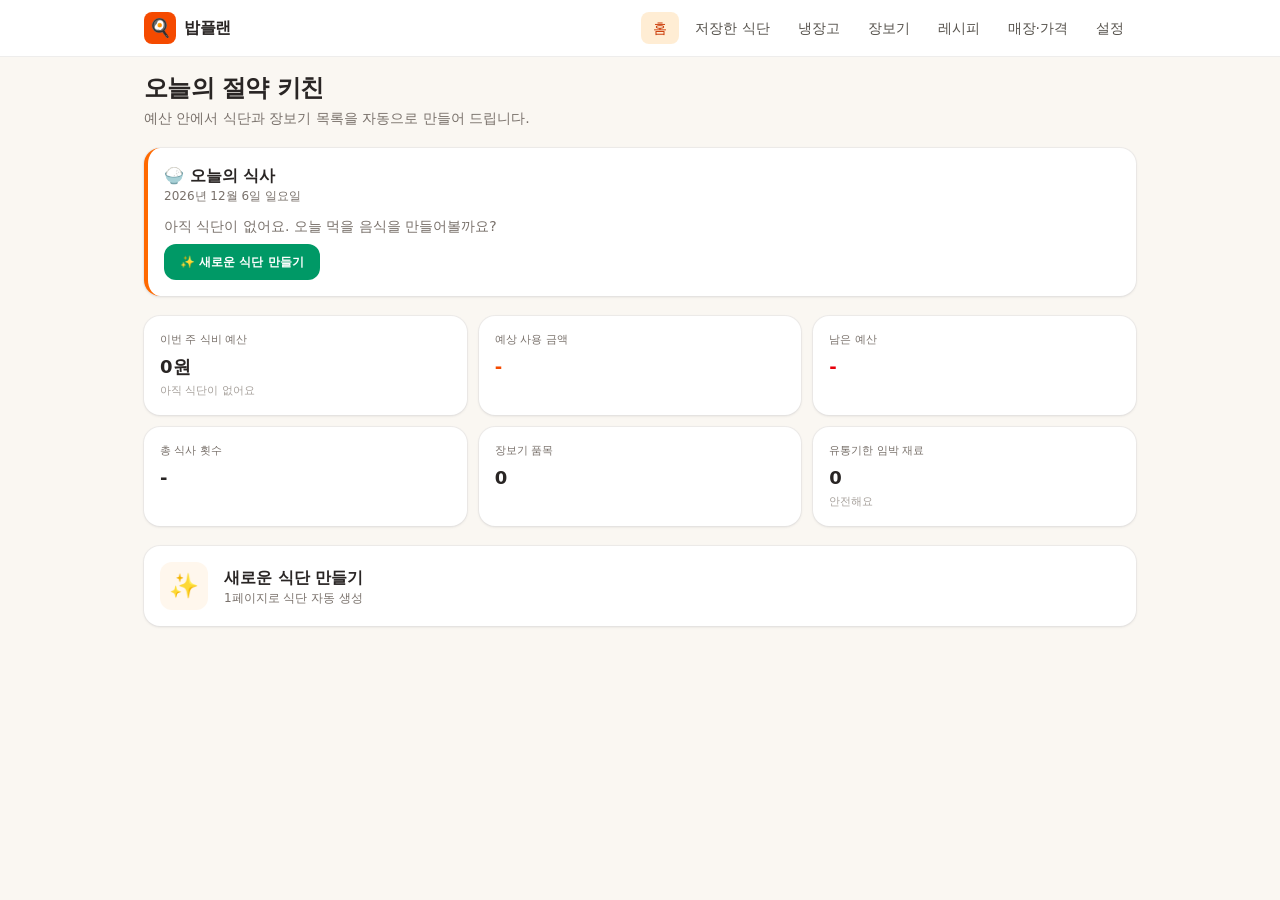
==== index.html @ ef781247 "밥플랜 웹앱 배포 (PWA)" ====
<!doctype html>
<html lang="ko">
  <head>
    <meta charset="UTF-8" />
    <link rel="icon" type="image/png" href="/icons/icon-192.png" />
    <meta name="viewport" content="width=device-width, initial-scale=1.0, viewport-fit=cover" />
    <meta name="theme-color" content="#ea580c" />
    <meta name="description" content="냉장고·식단·장보기 자동화 프로그램" />
    <title>밥플랜</title>
    <script type="module" crossorigin src="/assets/index-CLtv6Ppk.js"></script>
    <link rel="stylesheet" crossorigin href="/assets/index-CrQmHebu.css">
  <link rel="manifest" href="/manifest.webmanifest"><script id="vite-plugin-pwa:register-sw" src="/registerSW.js"></script></head>
  <body>
    <div id="root"></div>
  </body>
</html>
---- assets/index-CrQmHebu.css ----
/*! tailwindcss v4.3.3 | MIT License | https://tailwindcss.com */@layer properties{@supports (((-webkit-hyphens:none)) and (not (margin-trim:inline))) or ((-moz-orient:inline) and (not (color:rgb(from red r g b)))){*,:before,:after,::backdrop{--tw-translate-x:0;--tw-translate-y:0;--tw-translate-z:0;--tw-rotate-x:initial;--tw-rotate-y:initial;--tw-rotate-z:initial;--tw-skew-x:initial;--tw-skew-y:initial;--tw-space-y-reverse:0;--tw-border-style:solid;--tw-leading:initial;--tw-font-weight:initial;--tw-tracking:initial;--tw-shadow:0 0 #0000;--tw-shadow-color:initial;--tw-shadow-alpha:100%;--tw-inset-shadow:0 0 #0000;--tw-inset-shadow-color:initial;--tw-inset-shadow-alpha:100%;--tw-ring-color:initial;--tw-ring-shadow:0 0 #0000;--tw-inset-ring-color:initial;--tw-inset-ring-shadow:0 0 #0000;--tw-ring-inset:initial;--tw-ring-offset-width:0px;--tw-ring-offset-color:#fff;--tw-ring-offset-shadow:0 0 #0000;--tw-outline-style:solid;--tw-blur:initial;--tw-brightness:initial;--tw-contrast:initial;--tw-grayscale:initial;--tw-hue-rotate:initial;--tw-invert:initial;--tw-opacity:initial;--tw-saturate:initial;--tw-sepia:initial;--tw-drop-shadow:initial;--tw-drop-shadow-color:initial;--tw-drop-shadow-alpha:100%;--tw-drop-shadow-size:initial;--tw-backdrop-blur:initial;--tw-backdrop-brightness:initial;--tw-backdrop-contrast:initial;--tw-backdrop-grayscale:initial;--tw-backdrop-hue-rotate:initial;--tw-backdrop-invert:initial;--tw-backdrop-opacity:initial;--tw-backdrop-saturate:initial;--tw-backdrop-sepia:initial}}}@layer theme{:root,:host{--font-sans:-apple-system, BlinkMacSystemFont, "Segoe UI", Roboto, "Helvetica Neue", "Noto Sans", Arial, sans-serif, "Apple Color Emoji", "Segoe UI Emoji", "Segoe UI Symbol", "Noto Color Emoji";--font-mono:ui-monospace, SFMono-Regular, Menlo, Monaco, Consolas, "Liberation Mono", "Courier New", monospace;--color-red-50:oklch(97.1% .013 17.38);--color-red-100:oklch(93.6% .032 17.717);--color-red-300:oklch(80.8% .114 19.571);--color-red-400:oklch(70.4% .191 22.216);--color-red-500:oklch(63.7% .237 25.331);--color-red-600:oklch(57.7% .245 27.325);--color-red-700:oklch(50.5% .213 27.518);--color-red-900:oklch(39.6% .141 25.723);--color-orange-50:oklch(98% .016 73.684);--color-orange-100:oklch(95.4% .038 75.164);--color-orange-200:oklch(90.1% .076 70.697);--color-orange-300:oklch(83.7% .128 66.29);--color-orange-400:oklch(75% .183 55.934);--color-orange-500:oklch(70.5% .213 47.604);--color-orange-600:oklch(64.6% .222 41.116);--color-orange-700:oklch(55.3% .195 38.402);--color-orange-900:oklch(40.8% .123 38.172);--color-amber-50:oklch(98.7% .022 95.277);--color-amber-300:oklch(87.9% .169 91.605);--color-amber-400:oklch(82.8% .189 84.429);--color-amber-600:oklch(66.6% .179 58.318);--color-amber-900:oklch(41.4% .112 45.904);--color-emerald-50:oklch(97.9% .021 166.113);--color-emerald-100:oklch(95% .052 163.051);--color-emerald-300:oklch(84.5% .143 164.978);--color-emerald-400:oklch(76.5% .177 163.223);--color-emerald-600:oklch(59.6% .145 163.225);--color-emerald-700:oklch(50.8% .118 165.612);--color-emerald-900:oklch(37.8% .077 168.94);--color-blue-50:oklch(97% .014 254.604);--color-blue-100:oklch(93.2% .032 255.585);--color-blue-300:oklch(80.9% .105 251.813);--color-blue-400:oklch(70.7% .165 254.624);--color-blue-500:oklch(62.3% .214 259.815);--color-blue-600:oklch(54.6% .245 262.881);--color-blue-700:oklch(48.8% .243 264.376);--color-blue-900:oklch(37.9% .146 265.522);--color-stone-50:oklch(98.5% .001 106.423);--color-stone-100:oklch(97% .001 106.424);--color-stone-200:oklch(92.3% .003 48.717);--color-stone-300:oklch(86.9% .005 56.366);--color-stone-400:oklch(70.9% .01 56.259);--color-stone-500:oklch(55.3% .013 58.071);--color-stone-600:oklch(44.4% .011 73.639);--color-stone-700:oklch(37.4% .01 67.558);--color-stone-800:oklch(26.8% .007 34.298);--color-stone-900:oklch(21.6% .006 56.043);--color-black:#000;--color-white:#fff;--spacing:.25rem;--container-xs:20rem;--container-md:28rem;--container-2xl:42rem;--container-5xl:64rem;--text-xs:.75rem;--text-xs--line-height:calc(1 / .75);--text-sm:.875rem;--text-sm--line-height:calc(1.25 / .875);--text-base:1rem;--text-base--line-height: 1.5 ;--text-lg:1.125rem;--text-lg--line-height:calc(1.75 / 1.125);--text-xl:1.25rem;--text-xl--line-height:calc(1.75 / 1.25);--text-2xl:1.5rem;--text-2xl--line-height:calc(2 / 1.5);--text-4xl:2.25rem;--text-4xl--line-height:calc(2.5 / 2.25);--font-weight-normal:400;--font-weight-medium:500;--font-weight-semibold:600;--font-weight-bold:700;--font-weight-extrabold:800;--tracking-tight:-.025em;--leading-tight:1.25;--radius-md:.375rem;--radius-lg:.5rem;--radius-xl:.75rem;--radius-2xl:1rem;--default-transition-duration:.15s;--default-transition-timing-function:cubic-bezier(.4, 0, .2, 1);--default-font-family:var(--font-sans);--default-mono-font-family:var(--font-mono)}}@layer base{*,:after,:before,::backdrop{box-sizing:border-box;border:0 solid;margin:0;padding:0}::file-selector-button{box-sizing:border-box;border:0 solid;margin:0;padding:0}html,:host{-webkit-text-size-adjust:100%;-moz-tab-size:4;tab-size:4;line-height:1.5;font-family:var(--default-font-family,-apple-system, BlinkMacSystemFont, "Segoe UI", Roboto, "Helvetica Neue", "Noto Sans", Arial, sans-serif, "Apple Color Emoji", "Segoe UI Emoji", "Segoe UI Symbol", "Noto Color Emoji");font-feature-settings:var(--default-font-feature-settings,normal);font-variation-settings:var(--default-font-variation-settings,normal);-webkit-tap-highlight-color:transparent}hr{height:0;color:inherit;border-top-width:1px}abbr:where([title]){-webkit-text-decoration:underline dotted;text-decoration:underline dotted}h1,h2,h3,h4,h5,h6{font-size:inherit;font-weight:inherit}a{color:inherit;-webkit-text-decoration:inherit;text-decoration:inherit}b,strong{font-weight:bolder}code,kbd,samp,pre{font-family:var(--default-mono-font-family,ui-monospace, SFMono-Regular, Menlo, Monaco, Consolas, "Liberation Mono", "Courier New", monospace);font-feature-settings:var(--default-mono-font-feature-settings,normal);font-variation-settings:var(--default-mono-font-variation-settings,normal);font-size:1em}small{font-size:80%}sub,sup{vertical-align:baseline;font-size:75%;line-height:0;position:relative}sub{bottom:-.25em}sup{top:-.5em}table{text-indent:0;border-color:inherit;border-collapse:collapse}:-moz-focusring:where(:not(iframe)){outline:auto}progress{vertical-align:baseline}summary{display:list-item}ol,ul,menu{list-style:none}img,svg,video,canvas,audio,iframe,embed,object{vertical-align:middle;display:block}img,video{max-width:100%;height:auto}button,input,select,optgroup,textarea{font:inherit;font-feature-settings:inherit;font-variation-settings:inherit;letter-spacing:inherit;color:inherit;opacity:1;background-color:#0000;border-radius:0}::file-selector-button{font:inherit;font-feature-settings:inherit;font-variation-settings:inherit;letter-spacing:inherit;color:inherit;opacity:1;background-color:#0000;border-radius:0}:where(select:is([multiple],[size])) optgroup{font-weight:bolder}:where(select:is([multiple],[size])) optgroup option{padding-inline-start:20px}::file-selector-button{margin-inline-end:4px}::placeholder{opacity:1}@supports (not ((-webkit-appearance:-apple-pay-button))) or (contain-intrinsic-size:1px){::placeholder{color:currentColor}@supports (color:color-mix(in lab,red,red)){::placeholder{color:color-mix(in oklab,currentcolor 50%,transparent)}}}textarea{resize:vertical}::-webkit-search-decoration{-webkit-appearance:none}::-webkit-date-and-time-value{min-height:1lh;text-align:inherit}::-webkit-datetime-edit{display:inline-flex}::-webkit-datetime-edit-fields-wrapper{padding:0}::-webkit-datetime-edit{padding-block:0}::-webkit-datetime-edit-year-field{padding-block:0}::-webkit-datetime-edit-month-field{padding-block:0}::-webkit-datetime-edit-day-field{padding-block:0}::-webkit-datetime-edit-hour-field{padding-block:0}::-webkit-datetime-edit-minute-field{padding-block:0}::-webkit-datetime-edit-second-field{padding-block:0}::-webkit-datetime-edit-millisecond-field{padding-block:0}::-webkit-datetime-edit-meridiem-field{padding-block:0}::-webkit-calendar-picker-indicator{line-height:1}:-moz-ui-invalid{box-shadow:none}button,input:where([type=button],[type=reset],[type=submit]){-webkit-appearance:button;-moz-appearance:button;appearance:button}::file-selector-button{-webkit-appearance:button;-moz-appearance:button;appearance:button}::-webkit-inner-spin-button{height:auto}::-webkit-outer-spin-button{height:auto}[hidden]:where(:not([hidden=until-found])){display:none!important}}@layer components;@layer utilities{.pointer-events-none{pointer-events:none}.collapse{visibility:collapse}.invisible{visibility:hidden}.visible{visibility:visible}.absolute{position:absolute}.fixed{position:fixed}.relative{position:relative}.static{position:static}.sticky{position:sticky}.inset-0{top:0;right:0;bottom:0;left:0}.inset-x-0{inset-inline:0}.top-0{top:0}.top-1{top:var(--spacing)}.top-1\/2{top:50%}.-right-1{right:calc(var(--spacing) * -1)}.right-1{right:var(--spacing)}.right-3{right:calc(var(--spacing) * 3)}.-bottom-1{bottom:calc(var(--spacing) * -1)}.bottom-0{bottom:0}.bottom-\[calc\(3\.75rem\+env\(safe-area-inset-bottom\)\)\]{bottom:calc(3.75rem + env(safe-area-inset-bottom))}.z-40{z-index:40}.z-50{z-index:50}.col-span-2{grid-column:span 2/span 2}.container{width:100%}@media(min-width:40rem){.container{max-width:40rem}}@media(min-width:48rem){.container{max-width:48rem}}@media(min-width:64rem){.container{max-width:64rem}}@media(min-width:80rem){.container{max-width:80rem}}@media(min-width:96rem){.container{max-width:96rem}}.mx-auto{margin-inline:auto}.mt-0\.5{margin-top:calc(var(--spacing) * .5)}.mt-1{margin-top:var(--spacing)}.mt-1\.5{margin-top:calc(var(--spacing) * 1.5)}.mt-2{margin-top:calc(var(--spacing) * 2)}.mt-2\.5{margin-top:calc(var(--spacing) * 2.5)}.mt-3{margin-top:calc(var(--spacing) * 3)}.mt-4{margin-top:calc(var(--spacing) * 4)}.mt-5{margin-top:calc(var(--spacing) * 5)}.mb-1{margin-bottom:var(--spacing)}.mb-1\.5{margin-bottom:calc(var(--spacing) * 1.5)}.mb-2{margin-bottom:calc(var(--spacing) * 2)}.mb-2\.5{margin-bottom:calc(var(--spacing) * 2.5)}.mb-3{margin-bottom:calc(var(--spacing) * 3)}.mb-4{margin-bottom:calc(var(--spacing) * 4)}.mb-5{margin-bottom:calc(var(--spacing) * 5)}.ml-1\.5{margin-left:calc(var(--spacing) * 1.5)}.ml-auto{margin-left:auto}.block{display:block}.contents{display:contents}.flex{display:flex}.flow-root{display:flow-root}.grid{display:grid}.hidden{display:none}.hidden\!{display:none!important}.inline{display:inline}.inline-block{display:inline-block}.inline-flex{display:inline-flex}.inline-grid{display:inline-grid}.inline-table{display:inline-table}.list-item{display:list-item}.table{display:table}.table-caption{display:table-caption}.table-cell{display:table-cell}.table-column{display:table-column}.table-column-group{display:table-column-group}.table-footer-group{display:table-footer-group}.table-header-group{display:table-header-group}.table-row{display:table-row}.table-row-group{display:table-row-group}.h-2{height:calc(var(--spacing) * 2)}.h-4{height:calc(var(--spacing) * 4)}.h-5{height:calc(var(--spacing) * 5)}.h-6{height:calc(var(--spacing) * 6)}.h-8{height:calc(var(--spacing) * 8)}.h-9{height:calc(var(--spacing) * 9)}.h-12{height:calc(var(--spacing) * 12)}.h-14{height:calc(var(--spacing) * 14)}.h-px{height:1px}.max-h-48{max-height:calc(var(--spacing) * 48)}.max-h-56{max-height:calc(var(--spacing) * 56)}.max-h-64{max-height:calc(var(--spacing) * 64)}.max-h-\[90vh\]{max-height:90vh}.min-h-screen{min-height:100vh}.\!w-20{width:calc(var(--spacing) * 20)!important}.\!w-24{width:calc(var(--spacing) * 24)!important}.w-3{width:calc(var(--spacing) * 3)}.w-4{width:calc(var(--spacing) * 4)}.w-5{width:calc(var(--spacing) * 5)}.w-6{width:calc(var(--spacing) * 6)}.w-8{width:calc(var(--spacing) * 8)}.w-9{width:calc(var(--spacing) * 9)}.w-11{width:calc(var(--spacing) * 11)}.w-12{width:calc(var(--spacing) * 12)}.w-16{width:calc(var(--spacing) * 16)}.w-44{width:calc(var(--spacing) * 44)}.w-48{width:calc(var(--spacing) * 48)}.w-full{width:100%}.max-w-5xl{max-width:var(--container-5xl)}.max-w-xs{max-width:var(--container-xs)}.min-w-0{min-width:0}.flex-1{flex:1}.\!shrink-0{flex-shrink:0!important}.shrink-0{flex-shrink:0}.translate-x-1{--tw-translate-x:var(--spacing);translate:var(--tw-translate-x) var(--tw-translate-y)}.translate-x-6{--tw-translate-x:calc(var(--spacing) * 6);translate:var(--tw-translate-x) var(--tw-translate-y)}.-translate-y-1\/2{--tw-translate-y: -50% ;translate:var(--tw-translate-x) var(--tw-translate-y)}.transform{transform:var(--tw-rotate-x,) var(--tw-rotate-y,) var(--tw-rotate-z,) var(--tw-skew-x,) var(--tw-skew-y,)}.transform\!{transform:var(--tw-rotate-x,) var(--tw-rotate-y,) var(--tw-rotate-z,) var(--tw-skew-x,) var(--tw-skew-y,)!important}.cursor-pointer{cursor:pointer}.resize{resize:both}.scroll-mt-24{scroll-margin-top:calc(var(--spacing) * 24)}.list-inside{list-style-position:inside}.list-disc{list-style-type:disc}.break-inside-avoid{break-inside:avoid}.grid-cols-2{grid-template-columns:repeat(2,minmax(0,1fr))}.grid-cols-3{grid-template-columns:repeat(3,minmax(0,1fr))}.grid-cols-4{grid-template-columns:repeat(4,minmax(0,1fr))}.flex-col{flex-direction:column}.flex-wrap{flex-wrap:wrap}.items-center{align-items:center}.items-end{align-items:flex-end}.items-start{align-items:flex-start}.justify-between{justify-content:space-between}.justify-center{justify-content:center}.justify-end{justify-content:flex-end}.gap-0\.5{gap:calc(var(--spacing) * .5)}.gap-1{gap:var(--spacing)}.gap-1\.5{gap:calc(var(--spacing) * 1.5)}.gap-2{gap:calc(var(--spacing) * 2)}.gap-2\.5{gap:calc(var(--spacing) * 2.5)}.gap-3{gap:calc(var(--spacing) * 3)}.gap-4{gap:calc(var(--spacing) * 4)}:where(.space-y-1>:not(:last-child)){--tw-space-y-reverse:0;margin-block-start:calc(var(--spacing) * var(--tw-space-y-reverse));margin-block-end:calc(var(--spacing) * calc(1 - var(--tw-space-y-reverse)))}:where(.space-y-1\.5>:not(:last-child)){--tw-space-y-reverse:0;margin-block-start:calc(calc(var(--spacing) * 1.5) * var(--tw-space-y-reverse));margin-block-end:calc(calc(var(--spacing) * 1.5) * calc(1 - var(--tw-space-y-reverse)))}:where(.space-y-2>:not(:last-child)){--tw-space-y-reverse:0;margin-block-start:calc(calc(var(--spacing) * 2) * var(--tw-space-y-reverse));margin-block-end:calc(calc(var(--spacing) * 2) * calc(1 - var(--tw-space-y-reverse)))}:where(.space-y-2\.5>:not(:last-child)){--tw-space-y-reverse:0;margin-block-start:calc(calc(var(--spacing) * 2.5) * var(--tw-space-y-reverse));margin-block-end:calc(calc(var(--spacing) * 2.5) * calc(1 - var(--tw-space-y-reverse)))}:where(.space-y-3>:not(:last-child)){--tw-space-y-reverse:0;margin-block-start:calc(calc(var(--spacing) * 3) * var(--tw-space-y-reverse));margin-block-end:calc(calc(var(--spacing) * 3) * calc(1 - var(--tw-space-y-reverse)))}:where(.space-y-4>:not(:last-child)){--tw-space-y-reverse:0;margin-block-start:calc(calc(var(--spacing) * 4) * var(--tw-space-y-reverse));margin-block-end:calc(calc(var(--spacing) * 4) * calc(1 - var(--tw-space-y-reverse)))}.gap-x-2{column-gap:calc(var(--spacing) * 2)}.gap-x-3{column-gap:calc(var(--spacing) * 3)}.gap-y-1{row-gap:var(--spacing)}.truncate{text-overflow:ellipsis;white-space:nowrap;overflow:hidden}.overflow-hidden{overflow:hidden}.overflow-x-auto{overflow-x:auto}.overflow-y-auto{overflow-y:auto}.rounded{border-radius:.25rem}.rounded-2xl{border-radius:var(--radius-2xl)}.rounded-full{border-radius:3.40282e38px}.rounded-lg{border-radius:var(--radius-lg)}.rounded-md{border-radius:var(--radius-md)}.rounded-xl{border-radius:var(--radius-xl)}.rounded-t-2xl{border-top-left-radius:var(--radius-2xl);border-top-right-radius:var(--radius-2xl)}.border{border-style:var(--tw-border-style);border-width:1px}.border-2{border-style:var(--tw-border-style);border-width:2px}.border-t{border-top-style:var(--tw-border-style);border-top-width:1px}.border-b{border-bottom-style:var(--tw-border-style);border-bottom-width:1px}.border-l-4{border-left-style:var(--tw-border-style);border-left-width:4px}.border-dashed{--tw-border-style:dashed;border-style:dashed}.border-orange-500{border-color:var(--color-orange-500)}.border-orange-600{border-color:var(--color-orange-600)}.border-stone-100{border-color:var(--color-stone-100)}.border-stone-200{border-color:var(--color-stone-200)}.border-stone-200\/70{border-color:#e7e5e4b3}@supports (color:color-mix(in lab,red,red)){.border-stone-200\/70{border-color:color-mix(in oklab,var(--color-stone-200) 70%,transparent)}}.border-stone-300{border-color:var(--color-stone-300)}.border-stone-400{border-color:var(--color-stone-400)}.bg-\[\#faf7f2\]{background-color:#faf7f2}.bg-\[\#faf7f2\]\/95{background-color:#faf7f2f2}.bg-amber-50{background-color:var(--color-amber-50)}.bg-amber-400{background-color:var(--color-amber-400)}.bg-black\/40{background-color:#0006}@supports (color:color-mix(in lab,red,red)){.bg-black\/40{background-color:color-mix(in oklab,var(--color-black) 40%,transparent)}}.bg-blue-50{background-color:var(--color-blue-50)}.bg-blue-100{background-color:var(--color-blue-100)}.bg-blue-500{background-color:var(--color-blue-500)}.bg-emerald-50{background-color:var(--color-emerald-50)}.bg-emerald-100{background-color:var(--color-emerald-100)}.bg-emerald-600{background-color:var(--color-emerald-600)}.bg-orange-50{background-color:var(--color-orange-50)}.bg-orange-100{background-color:var(--color-orange-100)}.bg-orange-500{background-color:var(--color-orange-500)}.bg-orange-600{background-color:var(--color-orange-600)}.bg-red-50{background-color:var(--color-red-50)}.bg-red-100{background-color:var(--color-red-100)}.bg-red-600{background-color:var(--color-red-600)}.bg-stone-50{background-color:var(--color-stone-50)}.bg-stone-100{background-color:var(--color-stone-100)}.bg-stone-200{background-color:var(--color-stone-200)}.bg-stone-300{background-color:var(--color-stone-300)}.bg-white{background-color:var(--color-white)}.bg-white\/60{background-color:#fff9}@supports (color:color-mix(in lab,red,red)){.bg-white\/60{background-color:color-mix(in oklab,var(--color-white) 60%,transparent)}}.bg-white\/95{background-color:#fffffff2}@supports (color:color-mix(in lab,red,red)){.bg-white\/95{background-color:color-mix(in oklab,var(--color-white) 95%,transparent)}}.p-0{padding:0}.p-1{padding:var(--spacing)}.p-1\.5{padding:calc(var(--spacing) * 1.5)}.p-2{padding:calc(var(--spacing) * 2)}.p-2\.5{padding:calc(var(--spacing) * 2.5)}.p-3{padding:calc(var(--spacing) * 3)}.p-3\.5{padding:calc(var(--spacing) * 3.5)}.p-4{padding:calc(var(--spacing) * 4)}.p-5{padding:calc(var(--spacing) * 5)}.\!px-2\.5{padding-inline:calc(var(--spacing) * 2.5)!important}.\!px-3{padding-inline:calc(var(--spacing) * 3)!important}.px-1\.5{padding-inline:calc(var(--spacing) * 1.5)}.px-2{padding-inline:calc(var(--spacing) * 2)}.px-2\.5{padding-inline:calc(var(--spacing) * 2.5)}.px-3{padding-inline:calc(var(--spacing) * 3)}.px-3\.5{padding-inline:calc(var(--spacing) * 3.5)}.px-4{padding-inline:calc(var(--spacing) * 4)}.px-6{padding-inline:calc(var(--spacing) * 6)}.\!py-1{padding-block:var(--spacing)!important}.\!py-1\.5{padding-block:calc(var(--spacing) * 1.5)!important}.py-0\.5{padding-block:calc(var(--spacing) * .5)}.py-1{padding-block:var(--spacing)}.py-1\.5{padding-block:calc(var(--spacing) * 1.5)}.py-2{padding-block:calc(var(--spacing) * 2)}.py-2\.5{padding-block:calc(var(--spacing) * 2.5)}.py-3{padding-block:calc(var(--spacing) * 3)}.py-4{padding-block:calc(var(--spacing) * 4)}.py-6{padding-block:calc(var(--spacing) * 6)}.py-12{padding-block:calc(var(--spacing) * 12)}.pt-2{padding-top:calc(var(--spacing) * 2)}.pt-3{padding-top:calc(var(--spacing) * 3)}.pt-\[calc\(4\.5rem\+env\(safe-area-inset-top\)\)\]{padding-top:calc(4.5rem + env(safe-area-inset-top))}.pt-\[env\(safe-area-inset-top\)\]{padding-top:env(safe-area-inset-top)}.pr-12{padding-right:calc(var(--spacing) * 12)}.pb-0{padding-bottom:0}.pb-2{padding-bottom:calc(var(--spacing) * 2)}.pb-\[calc\(1\.25rem\+env\(safe-area-inset-bottom\)\)\]{padding-bottom:calc(1.25rem + env(safe-area-inset-bottom))}.pb-\[calc\(4\.5rem\+env\(safe-area-inset-bottom\)\)\]{padding-bottom:calc(4.5rem + env(safe-area-inset-bottom))}.pb-\[calc\(7rem\+env\(safe-area-inset-bottom\)\)\]{padding-bottom:calc(7rem + env(safe-area-inset-bottom))}.pb-\[env\(safe-area-inset-bottom\)\]{padding-bottom:env(safe-area-inset-bottom)}.text-center{text-align:center}.text-left{text-align:left}.text-right{text-align:right}.\!text-xs{font-size:var(--text-xs)!important;line-height:var(--tw-leading,var(--text-xs--line-height))!important}.text-2xl{font-size:var(--text-2xl);line-height:var(--tw-leading,var(--text-2xl--line-height))}.text-4xl{font-size:var(--text-4xl);line-height:var(--tw-leading,var(--text-4xl--line-height))}.text-base{font-size:var(--text-base);line-height:var(--tw-leading,var(--text-base--line-height))}.text-lg{font-size:var(--text-lg);line-height:var(--tw-leading,var(--text-lg--line-height))}.text-sm{font-size:var(--text-sm);line-height:var(--tw-leading,var(--text-sm--line-height))}.text-xl{font-size:var(--text-xl);line-height:var(--tw-leading,var(--text-xl--line-height))}.text-xs{font-size:var(--text-xs);line-height:var(--tw-leading,var(--text-xs--line-height))}.text-\[10px\]{font-size:10px}.text-\[11px\]{font-size:11px}.text-\[13px\]{font-size:13px}.text-\[15px\]{font-size:15px}.leading-tight{--tw-leading:var(--leading-tight);line-height:var(--leading-tight)}.font-bold{--tw-font-weight:var(--font-weight-bold);font-weight:var(--font-weight-bold)}.font-extrabold{--tw-font-weight:var(--font-weight-extrabold);font-weight:var(--font-weight-extrabold)}.font-medium{--tw-font-weight:var(--font-weight-medium);font-weight:var(--font-weight-medium)}.font-normal{--tw-font-weight:var(--font-weight-normal);font-weight:var(--font-weight-normal)}.font-semibold{--tw-font-weight:var(--font-weight-semibold);font-weight:var(--font-weight-semibold)}.tracking-tight{--tw-tracking:var(--tracking-tight);letter-spacing:var(--tracking-tight)}.break-all{word-break:break-all}.whitespace-nowrap{white-space:nowrap}.text-amber-600{color:var(--color-amber-600)}.text-blue-500{color:var(--color-blue-500)}.text-blue-600{color:var(--color-blue-600)}.text-blue-700{color:var(--color-blue-700)}.text-emerald-600{color:var(--color-emerald-600)}.text-emerald-700{color:var(--color-emerald-700)}.text-orange-600{color:var(--color-orange-600)}.text-orange-700{color:var(--color-orange-700)}.text-red-400{color:var(--color-red-400)}.text-red-500{color:var(--color-red-500)}.text-red-600{color:var(--color-red-600)}.text-red-700{color:var(--color-red-700)}.text-stone-400{color:var(--color-stone-400)}.text-stone-500{color:var(--color-stone-500)}.text-stone-600{color:var(--color-stone-600)}.text-stone-700{color:var(--color-stone-700)}.text-stone-800{color:var(--color-stone-800)}.text-white{color:var(--color-white)}.capitalize{text-transform:capitalize}.lowercase{text-transform:lowercase}.uppercase{text-transform:uppercase}.italic{font-style:italic}.line-through{text-decoration-line:line-through}.overline{text-decoration-line:overline}.underline{text-decoration-line:underline}.accent-orange-600{accent-color:var(--color-orange-600)}.opacity-50{opacity:.5}.opacity-60{opacity:.6}.opacity-70{opacity:.7}.shadow{--tw-shadow:0 1px 3px 0 var(--tw-shadow-color,#0000001a), 0 1px 2px -1px var(--tw-shadow-color,#0000001a);box-shadow:var(--tw-inset-shadow),var(--tw-inset-ring-shadow),var(--tw-ring-offset-shadow),var(--tw-ring-shadow),var(--tw-shadow)}.shadow-lg{--tw-shadow:0 10px 15px -3px var(--tw-shadow-color,#0000001a), 0 4px 6px -4px var(--tw-shadow-color,#0000001a);box-shadow:var(--tw-inset-shadow),var(--tw-inset-ring-shadow),var(--tw-ring-offset-shadow),var(--tw-ring-shadow),var(--tw-shadow)}.shadow-sm{--tw-shadow:0 1px 3px 0 var(--tw-shadow-color,#0000001a), 0 1px 2px -1px var(--tw-shadow-color,#0000001a);box-shadow:var(--tw-inset-shadow),var(--tw-inset-ring-shadow),var(--tw-ring-offset-shadow),var(--tw-ring-shadow),var(--tw-shadow)}.shadow-xl{--tw-shadow:0 20px 25px -5px var(--tw-shadow-color,#0000001a), 0 8px 10px -6px var(--tw-shadow-color,#0000001a);box-shadow:var(--tw-inset-shadow),var(--tw-inset-ring-shadow),var(--tw-ring-offset-shadow),var(--tw-ring-shadow),var(--tw-shadow)}.ring-1{--tw-ring-shadow:var(--tw-ring-inset,) 0 0 0 calc(1px + var(--tw-ring-offset-width)) var(--tw-ring-color,currentcolor);box-shadow:var(--tw-inset-shadow),var(--tw-inset-ring-shadow),var(--tw-ring-offset-shadow),var(--tw-ring-shadow),var(--tw-shadow)}.ring-stone-200{--tw-ring-color:var(--color-stone-200)}.ring-stone-200\/60{--tw-ring-color:#e7e5e499}@supports (color:color-mix(in lab,red,red)){.ring-stone-200\/60{--tw-ring-color:color-mix(in oklab, var(--color-stone-200) 60%, transparent)}}.ring-stone-200\/80{--tw-ring-color:#e7e5e4cc}@supports (color:color-mix(in lab,red,red)){.ring-stone-200\/80{--tw-ring-color:color-mix(in oklab, var(--color-stone-200) 80%, transparent)}}.outline{outline-style:var(--tw-outline-style);outline-width:1px}.blur{--tw-blur:blur(8px);filter:var(--tw-blur,) var(--tw-brightness,) var(--tw-contrast,) var(--tw-grayscale,) var(--tw-hue-rotate,) var(--tw-invert,) var(--tw-saturate,) var(--tw-sepia,) var(--tw-drop-shadow,)}.filter{filter:var(--tw-blur,) var(--tw-brightness,) var(--tw-contrast,) var(--tw-grayscale,) var(--tw-hue-rotate,) var(--tw-invert,) var(--tw-saturate,) var(--tw-sepia,) var(--tw-drop-shadow,)}.filter\!{filter:var(--tw-blur,) var(--tw-brightness,) var(--tw-contrast,) var(--tw-grayscale,) var(--tw-hue-rotate,) var(--tw-invert,) var(--tw-saturate,) var(--tw-sepia,) var(--tw-drop-shadow,)!important}.backdrop-blur{--tw-backdrop-blur:blur(8px);-webkit-backdrop-filter:var(--tw-backdrop-blur,) var(--tw-backdrop-brightness,) var(--tw-backdrop-contrast,) var(--tw-backdrop-grayscale,) var(--tw-backdrop-hue-rotate,) var(--tw-backdrop-invert,) var(--tw-backdrop-opacity,) var(--tw-backdrop-saturate,) var(--tw-backdrop-sepia,);backdrop-filter:var(--tw-backdrop-blur,) var(--tw-backdrop-brightness,) var(--tw-backdrop-contrast,) var(--tw-backdrop-grayscale,) var(--tw-backdrop-hue-rotate,) var(--tw-backdrop-invert,) var(--tw-backdrop-opacity,) var(--tw-backdrop-saturate,) var(--tw-backdrop-sepia,)}.transition{transition-property:color,background-color,border-color,outline-color,text-decoration-color,fill,stroke,--tw-gradient-from,--tw-gradient-via,--tw-gradient-to,opacity,box-shadow,transform,translate,scale,rotate,filter,-webkit-backdrop-filter,backdrop-filter,display,content-visibility,overlay,pointer-events;transition-timing-function:var(--tw-ease,var(--default-transition-timing-function));transition-duration:var(--tw-duration,var(--default-transition-duration))}.outline-none{--tw-outline-style:none;outline-style:none}@media(hover:hover){.hover\:border-orange-400:hover{border-color:var(--color-orange-400)}.hover\:bg-blue-100:hover{background-color:var(--color-blue-100)}.hover\:bg-emerald-700:hover{background-color:var(--color-emerald-700)}.hover\:bg-orange-700:hover{background-color:var(--color-orange-700)}.hover\:bg-red-50:hover{background-color:var(--color-red-50)}.hover\:bg-red-700:hover{background-color:var(--color-red-700)}.hover\:bg-stone-100:hover{background-color:var(--color-stone-100)}.hover\:bg-stone-200:hover{background-color:var(--color-stone-200)}.hover\:text-red-500:hover{color:var(--color-red-500)}.hover\:shadow-md:hover{--tw-shadow:0 4px 6px -1px var(--tw-shadow-color,#0000001a), 0 2px 4px -2px var(--tw-shadow-color,#0000001a);box-shadow:var(--tw-inset-shadow),var(--tw-inset-ring-shadow),var(--tw-ring-offset-shadow),var(--tw-ring-shadow),var(--tw-shadow)}.hover\:ring-orange-300:hover{--tw-ring-color:var(--color-orange-300)}.hover\:ring-orange-400:hover{--tw-ring-color:var(--color-orange-400)}}.focus\:border-orange-500:focus{border-color:var(--color-orange-500)}.focus\:ring-2:focus{--tw-ring-shadow:var(--tw-ring-inset,) 0 0 0 calc(2px + var(--tw-ring-offset-width)) var(--tw-ring-color,currentcolor);box-shadow:var(--tw-inset-shadow),var(--tw-inset-ring-shadow),var(--tw-ring-offset-shadow),var(--tw-ring-shadow),var(--tw-shadow)}.focus\:ring-orange-200:focus{--tw-ring-color:var(--color-orange-200)}.active\:scale-\[0\.98\]:active{scale:.98}.disabled\:pointer-events-none:disabled{pointer-events:none}.disabled\:opacity-40:disabled{opacity:.4}@media(min-width:40rem){.sm\:col-span-2{grid-column:span 2/span 2}.sm\:max-w-2xl{max-width:var(--container-2xl)}.sm\:max-w-md{max-width:var(--container-md)}.sm\:grid-cols-2{grid-template-columns:repeat(2,minmax(0,1fr))}.sm\:items-center{align-items:center}.sm\:rounded-2xl{border-radius:var(--radius-2xl)}.sm\:p-4{padding:calc(var(--spacing) * 4)}}@media(min-width:48rem){.md\:flex{display:flex}.md\:hidden{display:none}.md\:grid-cols-2{grid-template-columns:repeat(2,minmax(0,1fr))}.md\:grid-cols-3{grid-template-columns:repeat(3,minmax(0,1fr))}.md\:grid-cols-4{grid-template-columns:repeat(4,minmax(0,1fr))}.md\:pb-10{padding-bottom:calc(var(--spacing) * 10)}}@media(min-width:64rem){.lg\:grid-cols-3{grid-template-columns:repeat(3,minmax(0,1fr))}}.dark\:border-stone-600:where(.dark,.dark *){border-color:var(--color-stone-600)}.dark\:border-stone-700:where(.dark,.dark *){border-color:var(--color-stone-700)}.dark\:bg-\[\#171512\]:where(.dark,.dark *){background-color:#171512}.dark\:bg-amber-900\/30:where(.dark,.dark *){background-color:#7b33064d}@supports (color:color-mix(in lab,red,red)){.dark\:bg-amber-900\/30:where(.dark,.dark *){background-color:color-mix(in oklab,var(--color-amber-900) 30%,transparent)}}.dark\:bg-blue-900\/20:where(.dark,.dark *){background-color:#1c398e33}@supports (color:color-mix(in lab,red,red)){.dark\:bg-blue-900\/20:where(.dark,.dark *){background-color:color-mix(in oklab,var(--color-blue-900) 20%,transparent)}}.dark\:bg-blue-900\/30:where(.dark,.dark *){background-color:#1c398e4d}@supports (color:color-mix(in lab,red,red)){.dark\:bg-blue-900\/30:where(.dark,.dark *){background-color:color-mix(in oklab,var(--color-blue-900) 30%,transparent)}}.dark\:bg-blue-900\/40:where(.dark,.dark *){background-color:#1c398e66}@supports (color:color-mix(in lab,red,red)){.dark\:bg-blue-900\/40:where(.dark,.dark *){background-color:color-mix(in oklab,var(--color-blue-900) 40%,transparent)}}.dark\:bg-emerald-900\/20:where(.dark,.dark *){background-color:#004e3b33}@supports (color:color-mix(in lab,red,red)){.dark\:bg-emerald-900\/20:where(.dark,.dark *){background-color:color-mix(in oklab,var(--color-emerald-900) 20%,transparent)}}.dark\:bg-emerald-900\/40:where(.dark,.dark *){background-color:#004e3b66}@supports (color:color-mix(in lab,red,red)){.dark\:bg-emerald-900\/40:where(.dark,.dark *){background-color:color-mix(in oklab,var(--color-emerald-900) 40%,transparent)}}.dark\:bg-orange-900\/20:where(.dark,.dark *){background-color:#7e2a0c33}@supports (color:color-mix(in lab,red,red)){.dark\:bg-orange-900\/20:where(.dark,.dark *){background-color:color-mix(in oklab,var(--color-orange-900) 20%,transparent)}}.dark\:bg-orange-900\/30:where(.dark,.dark *){background-color:#7e2a0c4d}@supports (color:color-mix(in lab,red,red)){.dark\:bg-orange-900\/30:where(.dark,.dark *){background-color:color-mix(in oklab,var(--color-orange-900) 30%,transparent)}}.dark\:bg-orange-900\/40:where(.dark,.dark *){background-color:#7e2a0c66}@supports (color:color-mix(in lab,red,red)){.dark\:bg-orange-900\/40:where(.dark,.dark *){background-color:color-mix(in oklab,var(--color-orange-900) 40%,transparent)}}.dark\:bg-red-900\/30:where(.dark,.dark *){background-color:#82181a4d}@supports (color:color-mix(in lab,red,red)){.dark\:bg-red-900\/30:where(.dark,.dark *){background-color:color-mix(in oklab,var(--color-red-900) 30%,transparent)}}.dark\:bg-red-900\/40:where(.dark,.dark *){background-color:#82181a66}@supports (color:color-mix(in lab,red,red)){.dark\:bg-red-900\/40:where(.dark,.dark *){background-color:color-mix(in oklab,var(--color-red-900) 40%,transparent)}}.dark\:bg-stone-600:where(.dark,.dark *){background-color:var(--color-stone-600)}.dark\:bg-stone-700:where(.dark,.dark *){background-color:var(--color-stone-700)}.dark\:bg-stone-700\/50:where(.dark,.dark *){background-color:#44403b80}@supports (color:color-mix(in lab,red,red)){.dark\:bg-stone-700\/50:where(.dark,.dark *){background-color:color-mix(in oklab,var(--color-stone-700) 50%,transparent)}}.dark\:bg-stone-800:where(.dark,.dark *){background-color:var(--color-stone-800)}.dark\:bg-stone-800\/40:where(.dark,.dark *){background-color:#29252466}@supports (color:color-mix(in lab,red,red)){.dark\:bg-stone-800\/40:where(.dark,.dark *){background-color:color-mix(in oklab,var(--color-stone-800) 40%,transparent)}}.dark\:bg-stone-800\/50:where(.dark,.dark *){background-color:#29252480}@supports (color:color-mix(in lab,red,red)){.dark\:bg-stone-800\/50:where(.dark,.dark *){background-color:color-mix(in oklab,var(--color-stone-800) 50%,transparent)}}.dark\:bg-stone-800\/60:where(.dark,.dark *){background-color:#29252499}@supports (color:color-mix(in lab,red,red)){.dark\:bg-stone-800\/60:where(.dark,.dark *){background-color:color-mix(in oklab,var(--color-stone-800) 60%,transparent)}}.dark\:bg-stone-900:where(.dark,.dark *){background-color:var(--color-stone-900)}.dark\:bg-stone-900\/95:where(.dark,.dark *){background-color:#1c1917f2}@supports (color:color-mix(in lab,red,red)){.dark\:bg-stone-900\/95:where(.dark,.dark *){background-color:color-mix(in oklab,var(--color-stone-900) 95%,transparent)}}.dark\:text-amber-300:where(.dark,.dark *){color:var(--color-amber-300)}.dark\:text-blue-300:where(.dark,.dark *){color:var(--color-blue-300)}.dark\:text-blue-400:where(.dark,.dark *){color:var(--color-blue-400)}.dark\:text-emerald-300:where(.dark,.dark *){color:var(--color-emerald-300)}.dark\:text-emerald-400:where(.dark,.dark *){color:var(--color-emerald-400)}.dark\:text-orange-300:where(.dark,.dark *){color:var(--color-orange-300)}.dark\:text-orange-400:where(.dark,.dark *){color:var(--color-orange-400)}.dark\:text-red-300:where(.dark,.dark *){color:var(--color-red-300)}.dark\:text-red-400:where(.dark,.dark *){color:var(--color-red-400)}.dark\:text-stone-100:where(.dark,.dark *){color:var(--color-stone-100)}.dark\:text-stone-200:where(.dark,.dark *){color:var(--color-stone-200)}.dark\:text-stone-300:where(.dark,.dark *){color:var(--color-stone-300)}.dark\:text-stone-400:where(.dark,.dark *){color:var(--color-stone-400)}.dark\:ring-stone-600:where(.dark,.dark *){--tw-ring-color:var(--color-stone-600)}.dark\:ring-stone-700:where(.dark,.dark *){--tw-ring-color:var(--color-stone-700)}@media(hover:hover){.dark\:hover\:bg-red-900\/30:where(.dark,.dark *):hover{background-color:#82181a4d}@supports (color:color-mix(in lab,red,red)){.dark\:hover\:bg-red-900\/30:where(.dark,.dark *):hover{background-color:color-mix(in oklab,var(--color-red-900) 30%,transparent)}}.dark\:hover\:bg-stone-600:where(.dark,.dark *):hover{background-color:var(--color-stone-600)}.dark\:hover\:bg-stone-700:where(.dark,.dark *):hover{background-color:var(--color-stone-700)}}.dark\:focus\:ring-orange-900:where(.dark,.dark *):focus{--tw-ring-color:var(--color-orange-900)}}:root{color-scheme:light}.dark{color-scheme:dark}html,body{background:#faf7f2;font-family:Pretendard,Apple SD Gothic Neo,Noto Sans KR,system-ui,-apple-system,sans-serif}.dark body{background:#171512}body{-webkit-tap-highlight-color:transparent}@media print{body *{visibility:hidden}.print-area,.print-area *{visibility:visible}.print-area{width:100%;position:absolute;top:0;right:0;bottom:0;left:0}.no-print{display:none!important}@page{size:A4;margin:10mm}}::-webkit-scrollbar{width:8px;height:8px}::-webkit-scrollbar-thumb{background:#d6d0c8;border-radius:4px}::-webkit-scrollbar-track{background:0 0}@property --tw-translate-x{syntax:"*";inherits:false;initial-value:0}@property --tw-translate-y{syntax:"*";inherits:false;initial-value:0}@property --tw-translate-z{syntax:"*";inherits:false;initial-value:0}@property --tw-rotate-x{syntax:"*";inherits:false}@property --tw-rotate-y{syntax:"*";inherits:false}@property --tw-rotate-z{syntax:"*";inherits:false}@property --tw-skew-x{syntax:"*";inherits:false}@property --tw-skew-y{syntax:"*";inherits:false}@property --tw-space-y-reverse{syntax:"*";inherits:false;initial-value:0}@property --tw-border-style{syntax:"*";inherits:false;initial-value:solid}@property --tw-leading{syntax:"*";inherits:false}@property --tw-font-weight{syntax:"*";inherits:false}@property --tw-tracking{syntax:"*";inherits:false}@property --tw-shadow{syntax:"*";inherits:false;initial-value:0 0 #0000}@property --tw-shadow-color{syntax:"*";inherits:false}@property --tw-shadow-alpha{syntax:"<percentage>";inherits:false;initial-value:100%}@property --tw-inset-shadow{syntax:"*";inherits:false;initial-value:0 0 #0000}@property --tw-inset-shadow-color{syntax:"*";inherits:false}@property --tw-inset-shadow-alpha{syntax:"<percentage>";inherits:false;initial-value:100%}@property --tw-ring-color{syntax:"*";inherits:false}@property --tw-ring-shadow{syntax:"*";inherits:false;initial-value:0 0 #0000}@property --tw-inset-ring-color{syntax:"*";inherits:false}@property --tw-inset-ring-shadow{syntax:"*";inherits:false;initial-value:0 0 #0000}@property --tw-ring-inset{syntax:"*";inherits:false}@property --tw-ring-offset-width{syntax:"<length>";inherits:false;initial-value:0}@property --tw-ring-offset-color{syntax:"*";inherits:false;initial-value:#fff}@property --tw-ring-offset-shadow{syntax:"*";inherits:false;initial-value:0 0 #0000}@property --tw-outline-style{syntax:"*";inherits:false;initial-value:solid}@property --tw-blur{syntax:"*";inherits:false}@property --tw-brightness{syntax:"*";inherits:false}@property --tw-contrast{syntax:"*";inherits:false}@property --tw-grayscale{syntax:"*";inherits:false}@property --tw-hue-rotate{syntax:"*";inherits:false}@property --tw-invert{syntax:"*";inherits:false}@property --tw-opacity{syntax:"*";inherits:false}@property --tw-saturate{syntax:"*";inherits:false}@property --tw-sepia{syntax:"*";inherits:false}@property --tw-drop-shadow{syntax:"*";inherits:false}@property --tw-drop-shadow-color{syntax:"*";inherits:false}@property --tw-drop-shadow-alpha{syntax:"<percentage>";inherits:false;initial-value:100%}@property --tw-drop-shadow-size{syntax:"*";inherits:false}@property --tw-backdrop-blur{syntax:"*";inherits:false}@property --tw-backdrop-brightness{syntax:"*";inherits:false}@property --tw-backdrop-contrast{syntax:"*";inherits:false}@property --tw-backdrop-grayscale{syntax:"*";inherits:false}@property --tw-backdrop-hue-rotate{syntax:"*";inherits:false}@property --tw-backdrop-invert{syntax:"*";inherits:false}@property --tw-backdrop-opacity{syntax:"*";inherits:false}@property --tw-backdrop-saturate{syntax:"*";inherits:false}@property --tw-backdrop-sepia{syntax:"*";inherits:false}
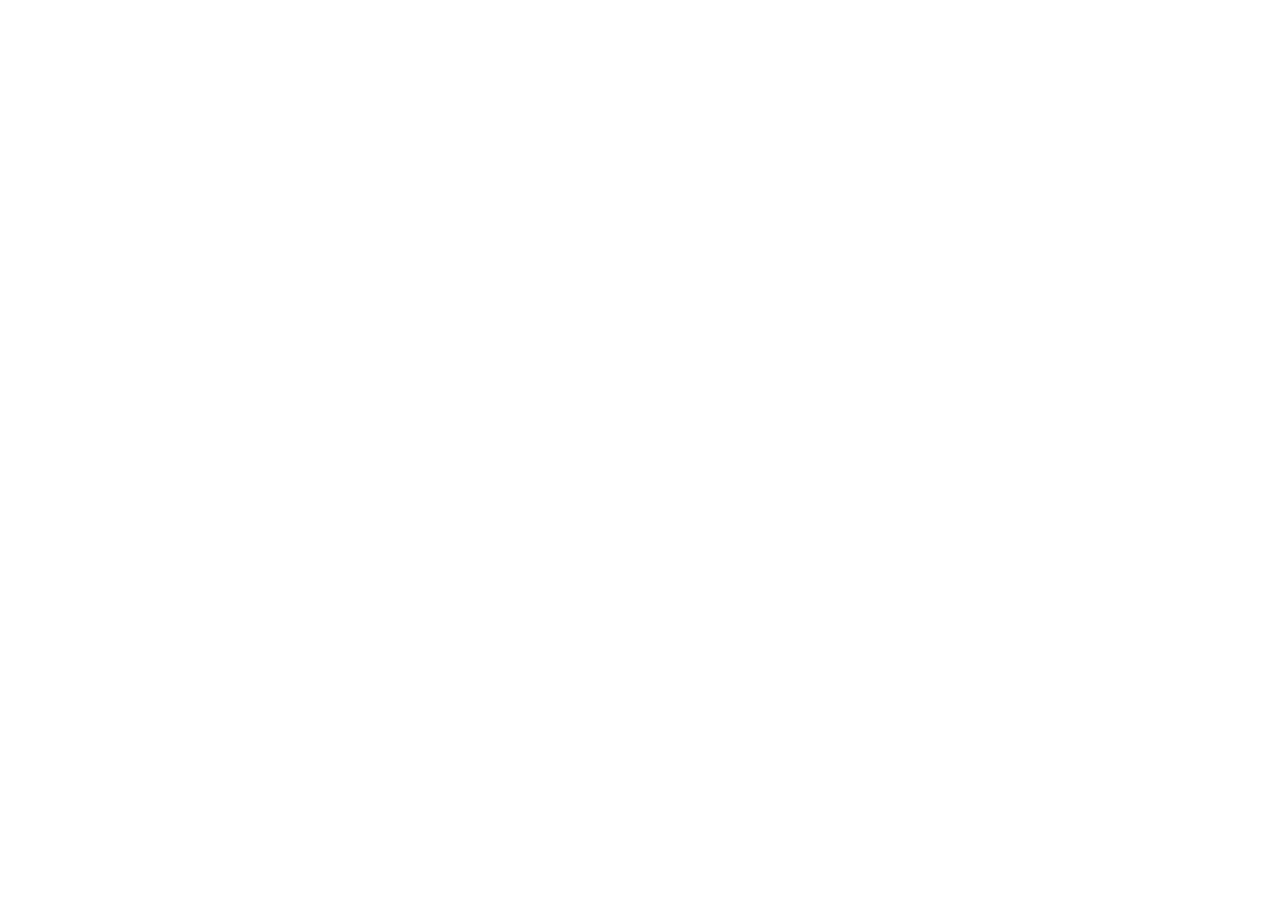
==== commit 8a004134: "base /bapplan-web/ 적용 재배포" ====
--- a/index.html
+++ b/index.html
@@ -2,14 +2,14 @@
 <html lang="ko">
   <head>
     <meta charset="UTF-8" />
-    <link rel="icon" type="image/png" href="/icons/icon-192.png" />
+    <link rel="icon" type="image/png" href="/bapplan-web/icons/icon-192.png" />
     <meta name="viewport" content="width=device-width, initial-scale=1.0, viewport-fit=cover" />
     <meta name="theme-color" content="#ea580c" />
     <meta name="description" content="냉장고·식단·장보기 자동화 프로그램" />
     <title>밥플랜</title>
-    <script type="module" crossorigin src="/assets/index-CLtv6Ppk.js"></script>
-    <link rel="stylesheet" crossorigin href="/assets/index-CrQmHebu.css">
-  <link rel="manifest" href="/manifest.webmanifest"><script id="vite-plugin-pwa:register-sw" src="/registerSW.js"></script></head>
+    <script type="module" crossorigin src="/bapplan-web/assets/index-Ba4GidPg.js"></script>
+    <link rel="stylesheet" crossorigin href="/bapplan-web/assets/index-CrQmHebu.css">
+  <link rel="manifest" href="/bapplan-web/manifest.webmanifest"><script id="vite-plugin-pwa:register-sw" src="/bapplan-web/registerSW.js"></script></head>
   <body>
     <div id="root"></div>
   </body>
